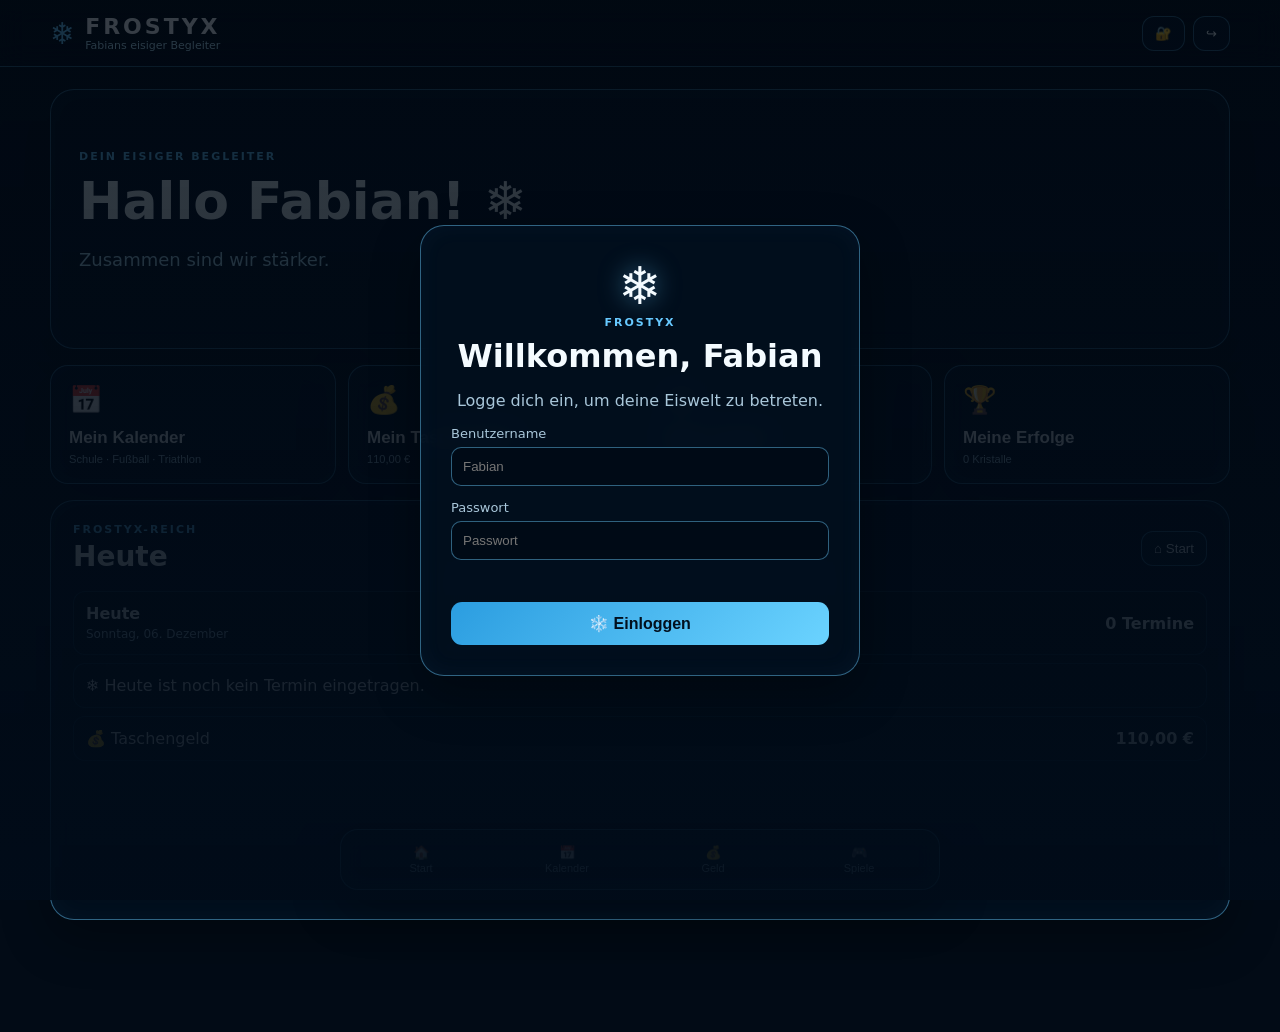
==== index.html @ 0223988f "Add files via upload" ====
<!doctype html>
<html lang="de">
<head>
  <meta charset="utf-8">
  <meta name="viewport" content="width=device-width,initial-scale=1,viewport-fit=cover">
  <meta name="theme-color" content="#061a2f">
  <meta name="description" content="Frostyx – Fabians persönlicher Kalender, Taschengeld und Spiele">
  <link rel="manifest" href="manifest.json">
  <link rel="stylesheet" href="styles.css">
  <title>Frostyx – Fabian</title>
</head>
<body>
  <div class="login-screen" id="loginScreen">
    <div class="login-card glass">
      <div class="login-frost">❄️</div>
      <div class="eyebrow">FROSTYX</div>
      <h1>Willkommen, Fabian</h1>
      <p>Logge dich ein, um deine Eiswelt zu betreten.</p>
      <label>Benutzername
        <input id="loginUser" autocomplete="username" placeholder="Fabian">
      </label>
      <label>Passwort
        <input id="loginPass" type="password" autocomplete="current-password" placeholder="Passwort">
      </label>
      <div class="login-error" id="loginError"></div>
      <button class="primary login-btn" id="loginBtn">❄️ Einloggen</button>
    </div>
  </div>
  <div class="bg"></div>
  <div class="ice-glow"></div>

  <header class="topbar">
    <div class="brand">
      <div class="brand-mark">❄</div>
      <div>
        <div class="brand-title">FROSTYX</div>
        <div class="brand-sub">Fabians eisiger Begleiter</div>
      </div>
    </div>
    <div class="top-actions"><button class="icon-btn" id="parentBtn" title="Elternbereich">🔐</button><button class="icon-btn" id="logoutBtn" title="Abmelden">↪</button></div>
  </header>

  <main>
    <section class="hero glass">
      <div>
        <div class="eyebrow">DEIN EISIGER BEGLEITER</div>
        <h1>Hallo Fabian! <span>❄️</span></h1>
        <p id="frostyxMessage">Zusammen sind wir stärker.</p>
      </div>
      <div class="hero-character">
        <img src="assets/frostyx.png" alt="Frostyx">
      </div>
    </section>

    <section class="quick-grid">
      <button class="tile glass" data-page="calendar"><span>📅</span><b>Mein Kalender</b><small>Schule · Fußball · Triathlon</small></button>
      <button class="tile glass" data-page="money"><span>💰</span><b>Mein Taschengeld</b><small id="quickBalance">0,00 €</small></button>
      <button class="tile glass" data-page="games"><span>🎮</span><b>Meine Spiele</b><small>Kristalle sammeln</small></button>
      <button class="tile glass" data-page="achievements"><span>🏆</span><b>Meine Erfolge</b><small id="quickPoints">0 Kristalle</small></button>
    </section>

    <section class="content glass">
      <div class="section-head">
        <div>
          <div class="eyebrow">FROSTYX-REICH</div>
          <h2 id="pageTitle">Heute</h2>
        </div>
        <button class="small-btn" id="homeBtn">⌂ Start</button>
      </div>
      <div id="pageContent"></div>
    </section>
  </main>

  <nav class="bottom-nav glass">
    <button data-page="home">🏠<span>Start</span></button>
    <button data-page="calendar">📅<span>Kalender</span></button>
    <button data-page="money">💰<span>Geld</span></button>
    <button data-page="games">🎮<span>Spiele</span></button>
  </nav>

  <div class="modal hidden" id="parentModal">
    <div class="modal-card glass">
      <button class="close" id="closeParent">×</button>
      <h2>🔐 Elternbereich</h2>
      <p>Hier können die Einstellungen später geschützt werden.</p>
      <label>Start der Taschengeld-Regel
        <input type="date" id="allowanceStart">
      </label>
      <label>Wöchentliches Taschengeld
        <input type="number" id="allowanceAmount" min="0" step="0.50">
      </label>
      <button class="primary" id="saveSettings">Einstellungen speichern</button>
      <p class="hint">Standard: 10 € jeden Montag ab 21.09.2026.</p>
    </div>
  </div>

<script src="app.js"></script>
</body>
</html>
---- styles.css ----
:root{
  --ice:#67c9ff; --ice2:#b8eaff; --deep:#031020; --panel:rgba(2,16,31,.78);
  --line:rgba(104,204,255,.45); --text:#f4fbff; --muted:#a9c7da; --gold:#f5d77a;
}
*{box-sizing:border-box}
html,body{margin:0;min-height:100%;font-family:Inter,system-ui,-apple-system,Segoe UI,sans-serif;color:var(--text);background:#020b16}
body{padding-bottom:90px;overflow-x:hidden}
.bg{position:fixed;inset:0;background-image:linear-gradient(180deg,rgba(1,11,22,.2),rgba(1,11,22,.72)),url("assets/frostyx.png");background-size:cover;background-position:center;filter:saturate(1.08);z-index:-3}
.ice-glow{position:fixed;inset:0;background:radial-gradient(circle at 25% 25%,rgba(0,170,255,.16),transparent 35%),radial-gradient(circle at 80% 75%,rgba(75,180,255,.14),transparent 35%);z-index:-2;pointer-events:none}
.topbar{position:sticky;top:0;z-index:20;display:flex;justify-content:space-between;align-items:center;padding:14px max(16px,calc((100vw - 1180px)/2));background:rgba(1,10,20,.72);backdrop-filter:blur(14px);border-bottom:1px solid var(--line)}
.brand{display:flex;gap:10px;align-items:center}.brand-mark{font-size:30px;color:var(--ice)}.brand-title{font-size:22px;font-weight:900;letter-spacing:3px}.brand-sub{font-size:11px;color:var(--ice2)}
.icon-btn,.small-btn{border:1px solid var(--line);background:rgba(4,24,43,.7);color:var(--text);border-radius:12px;padding:9px 12px;cursor:pointer}
main{width:min(1180px,calc(100% - 24px));margin:22px auto}
.glass{background:var(--panel);border:1px solid var(--line);box-shadow:0 18px 50px rgba(0,0,0,.32),inset 0 0 25px rgba(89,197,255,.045);backdrop-filter:blur(12px)}
.hero{min-height:260px;border-radius:24px;padding:28px;position:relative;overflow:hidden;display:flex;align-items:center}
.eyebrow{font-size:11px;letter-spacing:2px;color:var(--ice);font-weight:800}
.hero h1{font-size:clamp(30px,5vw,52px);margin:8px 0 6px}.hero p{color:var(--ice2);font-size:18px}
.hero-character{position:absolute;right:-20px;bottom:-170px;width:500px;opacity:.7;pointer-events:none}.hero-character img{width:100%}
.quick-grid{display:grid;grid-template-columns:repeat(4,1fr);gap:12px;margin:16px 0}
.tile{border-radius:18px;padding:18px;text-align:left;color:var(--text);cursor:pointer;transition:.2s}.tile:hover{transform:translateY(-3px);border-color:var(--ice)}
.tile span{font-size:27px;display:block;margin-bottom:12px}.tile b{display:block;font-size:17px}.tile small{display:block;color:var(--muted);margin-top:5px}
.content{border-radius:24px;padding:22px;min-height:420px}.section-head{display:flex;justify-content:space-between;align-items:center;margin-bottom:18px}.section-head h2{margin:4px 0 0;font-size:28px}
.calendar-head{display:flex;gap:10px;align-items:center;justify-content:space-between;margin-bottom:12px}.calendar-grid{display:grid;grid-template-columns:repeat(7,1fr);gap:7px}.dow{color:var(--ice);font-size:12px;text-align:center;padding:7px}.day{min-height:82px;border:1px solid rgba(103,201,255,.18);border-radius:10px;padding:7px;background:rgba(0,12,24,.42);cursor:pointer}.day.muted{opacity:.35}.day.today{border-color:var(--gold);box-shadow:inset 0 0 18px rgba(245,215,122,.1)}.daynum{font-weight:800}.event-dot{font-size:11px;margin-top:5px;padding:3px 5px;border-radius:6px;white-space:nowrap;overflow:hidden;text-overflow:ellipsis}.school{background:rgba(91,151,255,.24)}.football{background:rgba(75,220,130,.22)}.triathlon{background:rgba(255,156,64,.22)}.other{background:rgba(190,100,255,.22)}
.form-row{display:grid;grid-template-columns:repeat(2,1fr);gap:10px}.form-row.three{grid-template-columns:1fr 1fr 1fr}label{display:flex;flex-direction:column;gap:6px;color:var(--muted);font-size:13px;margin:8px 0}input,select{width:100%;padding:11px;border-radius:10px;border:1px solid var(--line);background:rgba(1,10,20,.75);color:var(--text);outline:none}.primary{border:0;border-radius:11px;padding:12px 16px;background:linear-gradient(135deg,#2b9de0,#6bd3ff);color:#02101e;font-weight:900;cursor:pointer;margin-top:8px}.list{display:grid;gap:8px;margin-top:15px}.list-item{display:flex;justify-content:space-between;align-items:center;padding:12px;border:1px solid rgba(103,201,255,.18);border-radius:12px;background:rgba(0,12,24,.45)}.balance{font-size:46px;font-weight:900;color:var(--ice2);text-shadow:0 0 22px rgba(103,201,255,.3)}.money-card{display:grid;grid-template-columns:1.2fr 1fr;gap:15px}.money-actions{display:flex;gap:8px;flex-wrap:wrap}.danger{background:rgba(255,80,80,.14);border:1px solid rgba(255,110,110,.45);color:#ffd6d6}.game-grid{display:grid;grid-template-columns:repeat(3,1fr);gap:12px}.game{padding:20px;border-radius:16px;cursor:pointer}.game h3{margin:8px 0}.crystal-count{font-size:26px;color:var(--ice2);font-weight:900}.memory{display:grid;grid-template-columns:repeat(4,1fr);gap:8px;margin-top:15px}.card{aspect-ratio:1;border-radius:12px;border:1px solid var(--line);background:rgba(5,30,50,.8);font-size:30px;cursor:pointer}.achievements{display:grid;grid-template-columns:repeat(3,1fr);gap:10px}.achievement{padding:15px;border-radius:14px;border:1px solid rgba(103,201,255,.2);background:rgba(0,12,24,.45)}
.bottom-nav{position:fixed;z-index:30;bottom:10px;left:50%;transform:translateX(-50%);width:min(600px,calc(100% - 20px));border-radius:18px;padding:7px;display:grid;grid-template-columns:repeat(4,1fr)}.bottom-nav button{background:transparent;border:0;color:var(--text);padding:8px;cursor:pointer;border-radius:12px}.bottom-nav button:hover{background:rgba(103,201,255,.12)}.bottom-nav span{display:block;font-size:11px;margin-top:2px;color:var(--muted)}
.modal{position:fixed;inset:0;z-index:50;display:grid;place-items:center;background:rgba(0,0,0,.65);padding:15px}.modal.hidden{display:none}.modal-card{width:min(480px,100%);border-radius:20px;padding:24px;position:relative}.close{position:absolute;right:14px;top:10px;background:transparent;border:0;color:white;font-size:28px;cursor:pointer}.hint{font-size:12px;color:var(--muted)}
@media(max-width:800px){.quick-grid{grid-template-columns:repeat(2,1fr)}.hero-character{width:360px;right:-90px;bottom:-115px;opacity:.48}.money-card,.game-grid,.achievements{grid-template-columns:1fr}.calendar-grid{gap:4px}.day{min-height:65px;font-size:12px}.event-dot{font-size:9px}.form-row,.form-row.three{grid-template-columns:1fr}}

.top-actions{display:flex;gap:8px}
.login-screen{position:fixed;inset:0;z-index:100;display:grid;place-items:center;padding:18px;background:linear-gradient(180deg,rgba(1,8,17,.88),rgba(1,12,25,.94));background-image:linear-gradient(180deg,rgba(1,8,17,.78),rgba(1,12,25,.94)),url("assets/frostyx.png");background-size:cover;background-position:center}
.login-screen.hidden{display:none}
.login-card{width:min(440px,100%);border-radius:24px;padding:30px;text-align:center}
.login-card h1{margin:8px 0;font-size:32px}
.login-card p{color:var(--muted)}
.login-frost{font-size:52px;text-shadow:0 0 25px rgba(103,201,255,.55)}
.login-card label{text-align:left;margin-top:14px}
.login-btn{width:100%;font-size:16px;margin-top:14px}
.login-error{min-height:20px;color:#ffb4b4;font-size:13px;margin-top:8px}
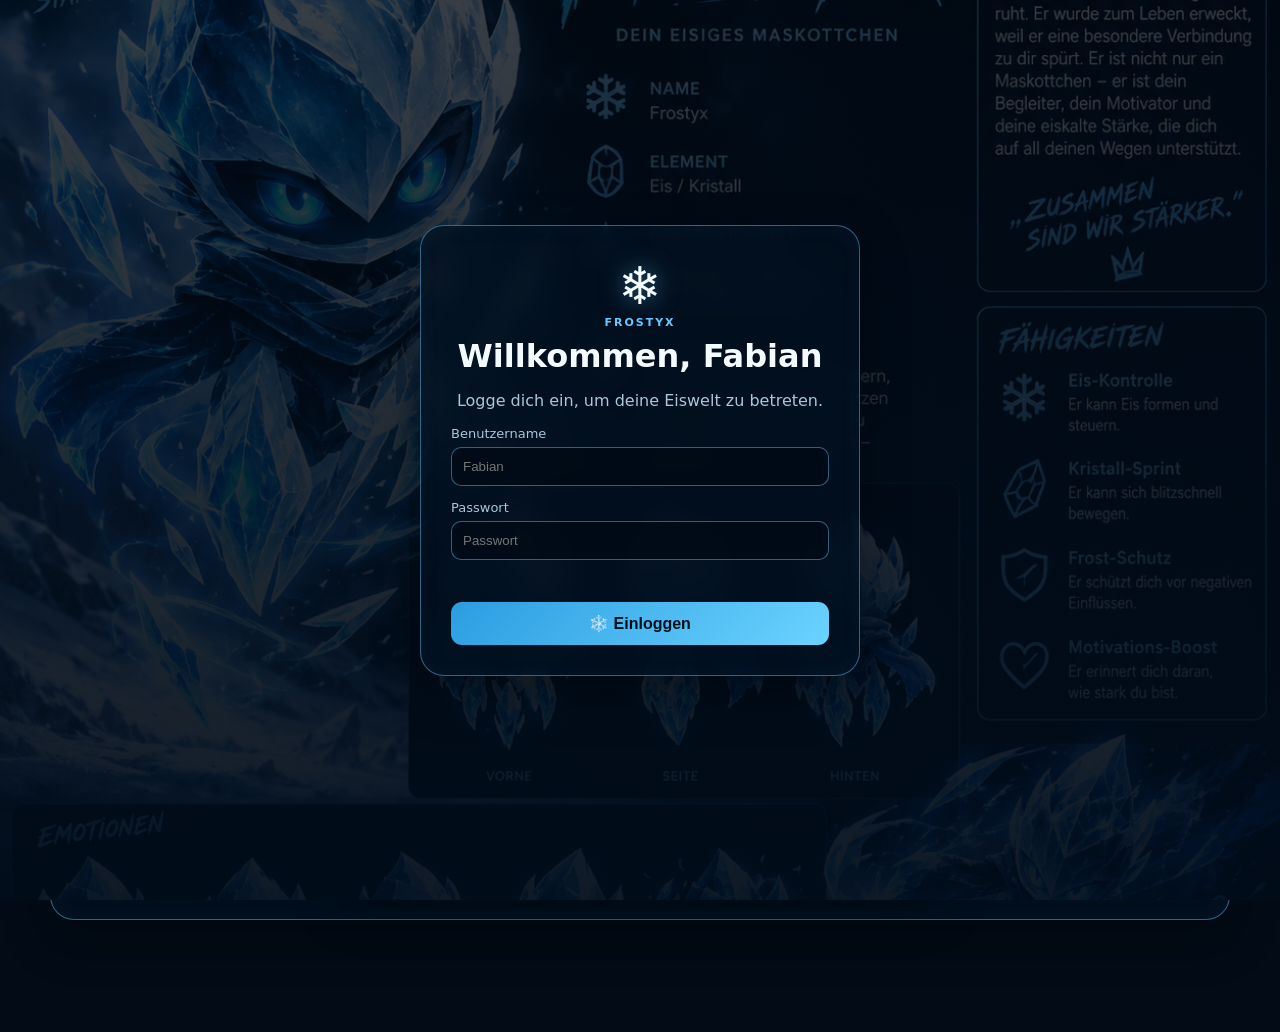
==== commit f0c633df: "Add files via upload" ====
--- a/index.html
+++ b/index.html
@@ -48,7 +48,7 @@
         <p id="frostyxMessage">Zusammen sind wir stärker.</p>
       </div>
       <div class="hero-character">
-        <img src="assets/frostyx.png" alt="Frostyx">
+        <img src="frostyx.png" alt="Frostyx">
       </div>
     </section>
 
--- a/styles.css
+++ b/styles.css
@@ -5,7 +5,7 @@
 *{box-sizing:border-box}
 html,body{margin:0;min-height:100%;font-family:Inter,system-ui,-apple-system,Segoe UI,sans-serif;color:var(--text);background:#020b16}
 body{padding-bottom:90px;overflow-x:hidden}
-.bg{position:fixed;inset:0;background-image:linear-gradient(180deg,rgba(1,11,22,.2),rgba(1,11,22,.72)),url("assets/frostyx.png");background-size:cover;background-position:center;filter:saturate(1.08);z-index:-3}
+.bg{position:fixed;inset:0;background-image:linear-gradient(180deg,rgba(1,11,22,.2),rgba(1,11,22,.72)),url("frostyx.png");background-size:cover;background-position:center;filter:saturate(1.08);z-index:-3}
 .ice-glow{position:fixed;inset:0;background:radial-gradient(circle at 25% 25%,rgba(0,170,255,.16),transparent 35%),radial-gradient(circle at 80% 75%,rgba(75,180,255,.14),transparent 35%);z-index:-2;pointer-events:none}
 .topbar{position:sticky;top:0;z-index:20;display:flex;justify-content:space-between;align-items:center;padding:14px max(16px,calc((100vw - 1180px)/2));background:rgba(1,10,20,.72);backdrop-filter:blur(14px);border-bottom:1px solid var(--line)}
 .brand{display:flex;gap:10px;align-items:center}.brand-mark{font-size:30px;color:var(--ice)}.brand-title{font-size:22px;font-weight:900;letter-spacing:3px}.brand-sub{font-size:11px;color:var(--ice2)}
@@ -27,7 +27,7 @@
 @media(max-width:800px){.quick-grid{grid-template-columns:repeat(2,1fr)}.hero-character{width:360px;right:-90px;bottom:-115px;opacity:.48}.money-card,.game-grid,.achievements{grid-template-columns:1fr}.calendar-grid{gap:4px}.day{min-height:65px;font-size:12px}.event-dot{font-size:9px}.form-row,.form-row.three{grid-template-columns:1fr}}
 
 .top-actions{display:flex;gap:8px}
-.login-screen{position:fixed;inset:0;z-index:100;display:grid;place-items:center;padding:18px;background:linear-gradient(180deg,rgba(1,8,17,.88),rgba(1,12,25,.94));background-image:linear-gradient(180deg,rgba(1,8,17,.78),rgba(1,12,25,.94)),url("assets/frostyx.png");background-size:cover;background-position:center}
+.login-screen{position:fixed;inset:0;z-index:100;display:grid;place-items:center;padding:18px;background:linear-gradient(180deg,rgba(1,8,17,.88),rgba(1,12,25,.94));background-image:linear-gradient(180deg,rgba(1,8,17,.78),rgba(1,12,25,.94)),url("frostyx.png");background-size:cover;background-position:center}
 .login-screen.hidden{display:none}
 .login-card{width:min(440px,100%);border-radius:24px;padding:30px;text-align:center}
 .login-card h1{margin:8px 0;font-size:32px}
